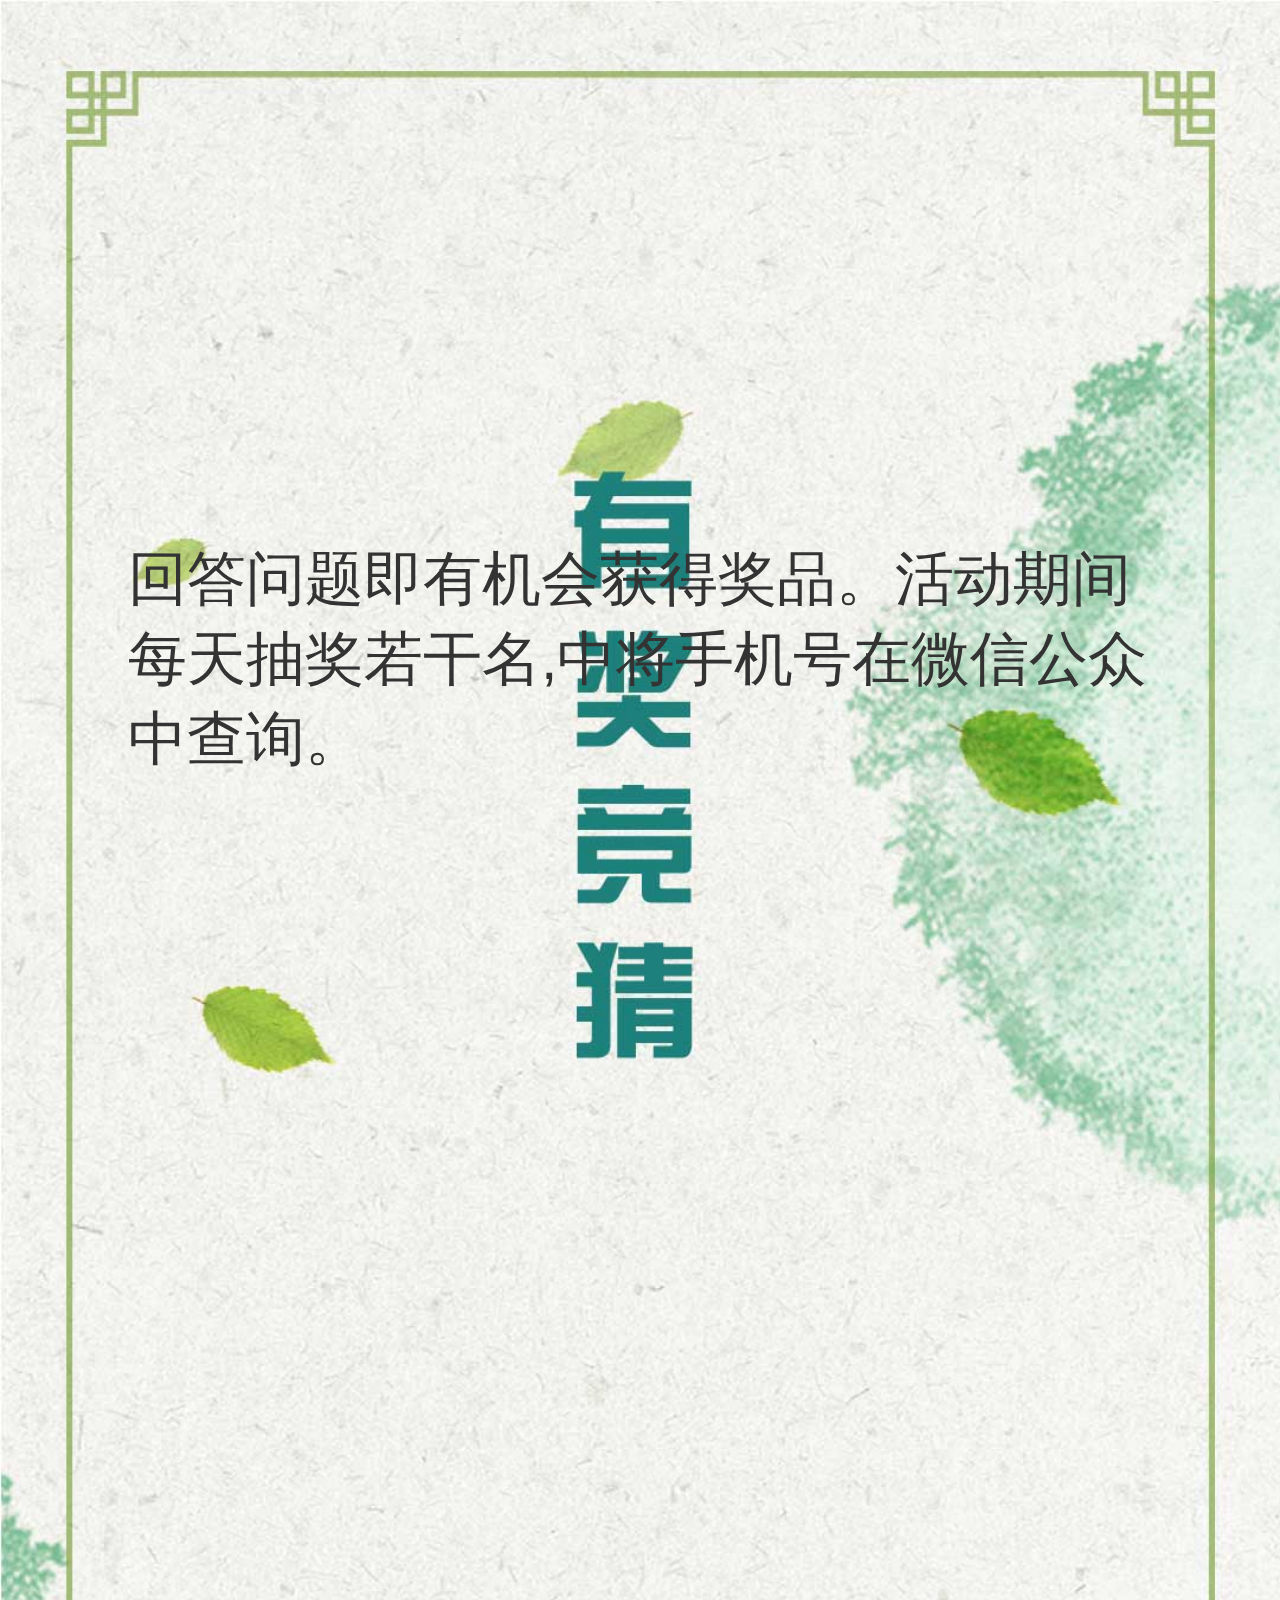
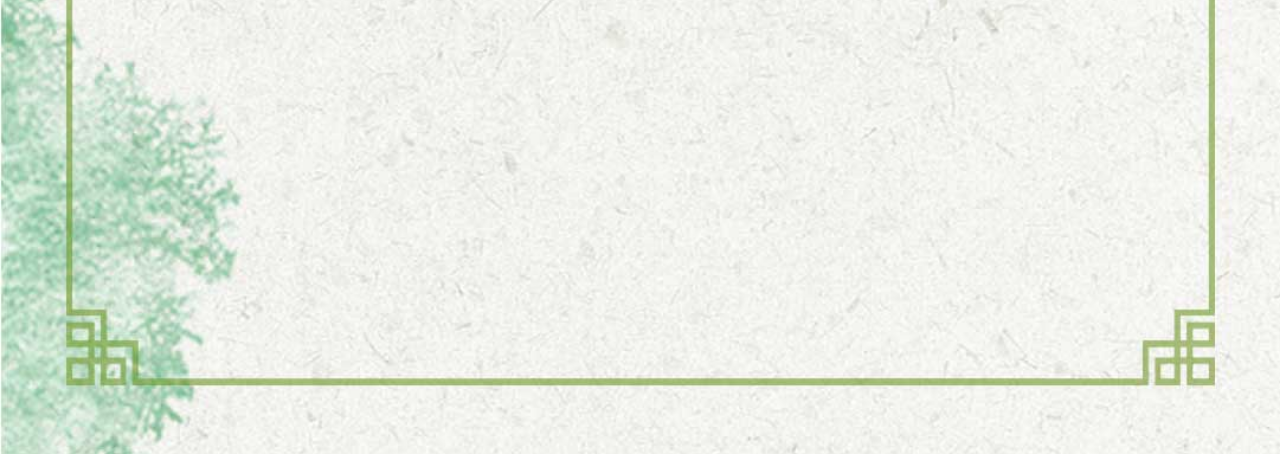
==== index.html @ 9678ab8c "六院活动有奖竞猜" ====
<!DOCTYPE html>
<html lang="en">
<head>
	<meta charset="UTF-8">
	<meta name='viewport' content='width=device-width, initial-scale=1.0, maximum-scale=1.0, user-scalable=0'>
	<meta name="applicable-device" content="mobile">
	<title>有奖竞猜</title>
	<link rel="stylesheet" href="css/style.css">
</head>
<body>
	<img src="img/bg.jpg" alt="" class="ground">
	<p class="info">回答问题即有机会获得奖品。活动期间每天抽奖若干名,中将手机号在微信公众中查询。</p>
</body>
<script type="text/javascript" src="js/jquery-3.1.1.min.js"></script>
<script type="text/javascript" src="js/answer.js"></script>
</html>
---- css/style.css ----
body,ul,ol,p,h1,h2,h3,h4,h5,dl,dd,form,input,textarea,
td,th,button,strong,em,select,video,canvas{margin:0;padding:0;}
li{list-style:none;}
table{ border-collapse:collapse;}
textarea{resize:none;overflow:auto;}
img{ border:none; vertical-align:middle;max-width: 100%;display: block;}
em{ font-style:normal;}
a{ text-decoration:none;}
input{outline: none;}
a, img {-webkit-touch-callout: none; }
html, body {-webkit-user-select: none;   user-select: none;}
body{font-family: "Helvetica Neue", Helvetica, "STHeiTi", sans-serif; overflow-x:hidden; overflow-y:auto;font-size: 0.14rem;}
html{font-size: 100px;}
.fl{float:left;}
.fr{float:right;}
.ground{
	width: 100%;
	height: 100%;
	position: relative;
}
.info{
	width: 80%;
	position: absolute;
	left: 50%;
	top: 60%;
	margin-left: -40%;
	color: #333;
	font-size: 0.18rem;
}
.list{
	width: 90%;
	margin: 0 auto;
}
.list .item{
	position: relative;
	width: 100%;
	margin: 0.45rem 0 0.3rem;
}
.list .item .tit{
	font-size: 0.18rem;
	color: #1E807B;
	width: 90%;
	margin-left: 10%;
}
.list .item .ye{
	display: block;
	width: 0.23rem;
	height: 0.23rem;
	line-height: 0.23rem;
	background: url(../img/ye.png) no-repeat;
	background-size: 70%;
	background-position: center;
	position: absolute;
	left: 0;
	top: 0;
	color: #fff;
	text-align: center;
}
.list .select li{
	margin: 0.2rem 0;
	position: relative;
	overflow: hidden;
}
.list .select li input{
	opacity: 0;
	position: absolute;
	left: 0.02rem;
	top: 0.02rem;
	z-index: 99;
}
.list .select li .rdo{
	display: inline-block;
	width: 0.2rem;
	height: 0.2rem;
	background: url(../img/radio.png) no-repeat;
	background-size: 100%;
	background-position: center;
	position: absolute;
	left: 0;
	top: 0;
	z-index: 9;
}
.list .select li .true:checked+i{
	background: url(../img/or.png) no-repeat;
	background-size: 100%;
	background-position: 0 0;
}
.list .select li .false:checked+i{
	background: url(../img/or.png) no-repeat;
	background-size: 100%;
	background-position: 0 -0.25rem;
}
.list .select li label{
	display: inline-block;
	width: 90%;
	color: #333;
	font-size: 0.16rem;
	float: right;
}
.face{
	width: 100%;
	position: absolute;
	bottom: 28%;
	left: 50%;
	margin-left: -50%;
	/*display: none;*/
}
.face .img{
	width: 0.6rem;
	height: 0.6rem;
	background: url(../img/face.png) no-repeat;
	background-size: 100%;
	/*background-position: 0 -52px;*/
	margin: 0 auto;
}
.face p{
	color: #009CE5;
	font-size: 0.18rem;
	text-align: center;
	margin-top: 0.1rem;
}
.num{
	text-align: center;
	color: #878787;
	font-size: 0.16rem;
	margin: 0.3rem 0 0.1rem;
	position: absolute;
	bottom: 18%;
	left: 50%;
	width: 0.6rem;
	margin-left: -0.3rem;
}
.button{
	display: block;
	width: 52%;
	height: 0.4rem;
	line-height: 0.4rem;
	text-align: center;
	background: url(../img/btn.png) no-repeat;
	background-size: 100%;
	background-position: 0 -0.45rem;
	border: 0;
	color: #fff;
	font-size: 0.18rem;
	position: absolute;
	bottom: 10%;
	left: 50%;
	margin-left: -26%;
}
/*/////////输入手机号///////////*/
.good{
	width: 30%;
	display: block;
	margin: 0.7rem auto;
}
.order{
	width: 75%;
	margin: 0 auto;
	color: #333;
	font-size: 0.16rem;
}
.phone{
	width: 75%;
	margin: 0.5rem auto 0.7rem;
}
.phone span{
	color: #1E807B;
	font-size: 0.16rem;
}
.phone input{
	width: 75%;
	height: 0.25rem;
	border: 1px solid #ccc;
	border-width: 0 0 1px 0;
	text-indent: 0.2rem;
	background-color: #fff;
	color: #333;
	font-size: 0.16rem;
}
.submit{
	width: 52%;
	height: 0.4rem;
	line-height: 0.4rem;
	display: block;
	margin: 0 auto;
	background: url(../img/btn.png) no-repeat;
	background-size: 100%;
	background-position: 0 -0.45rem;
	text-align: center;
	color: #ccc;
	font-size: 0.18rem;
	border: 0;
}
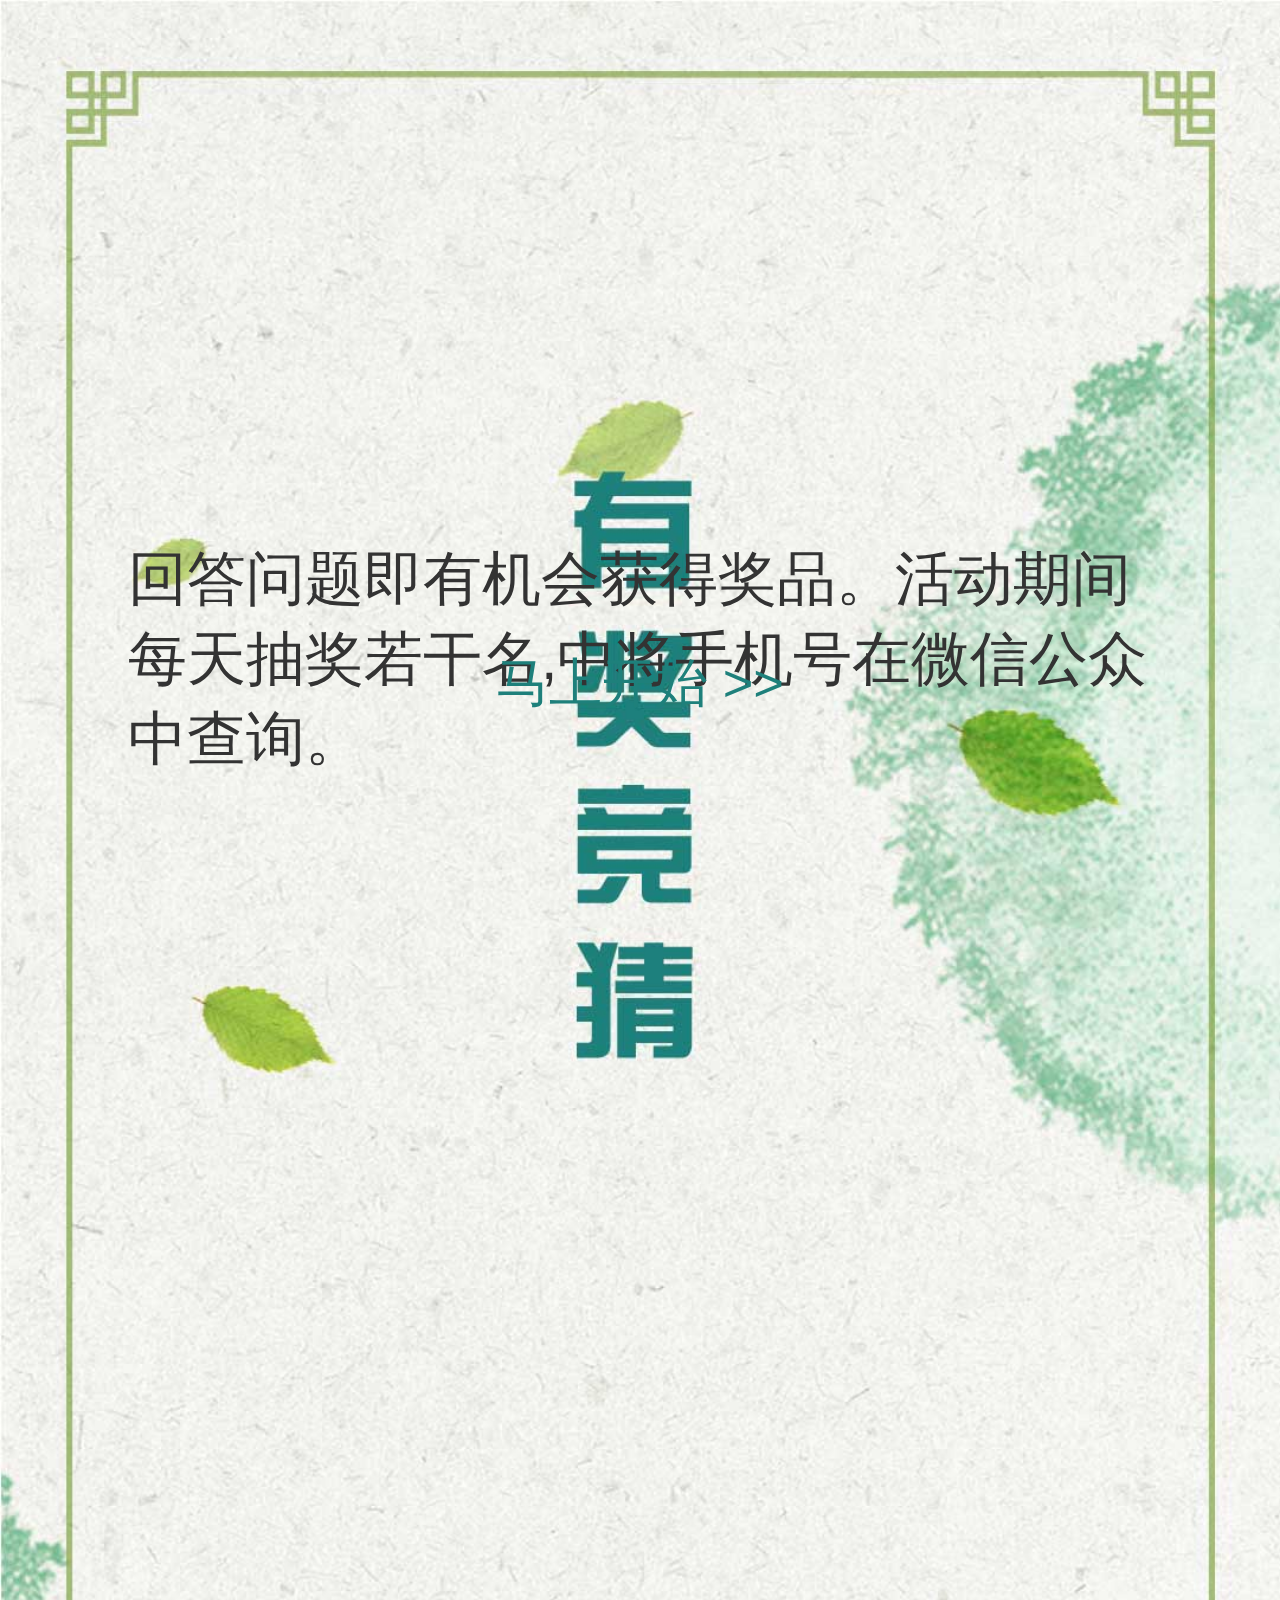
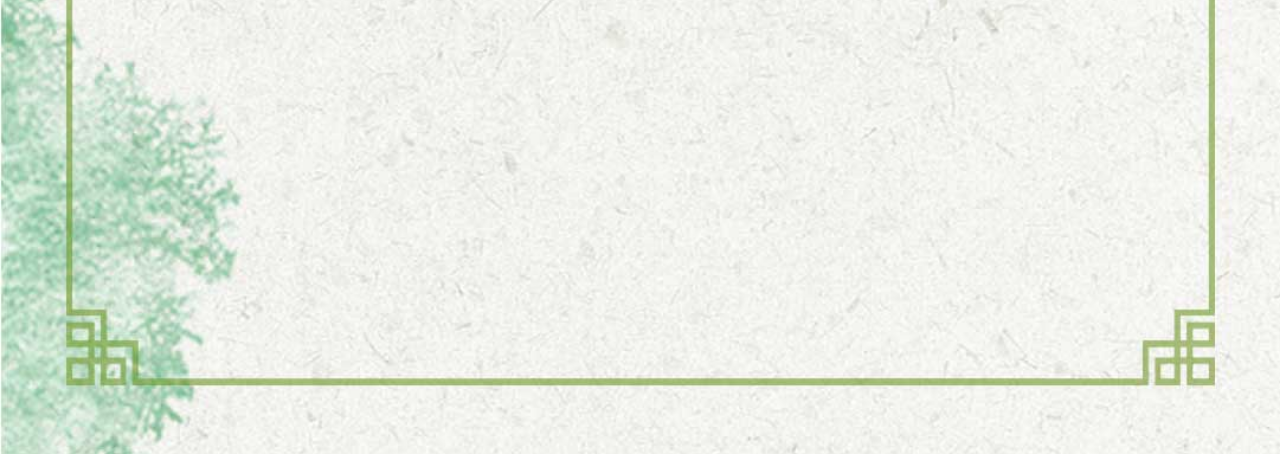
==== commit c7d1cf3c: "Update index.html" ====
--- a/index.html
+++ b/index.html
@@ -10,7 +10,8 @@
 <body>
 	<img src="img/bg.jpg" alt="" class="ground">
 	<p class="info">回答问题即有机会获得奖品。活动期间每天抽奖若干名,中将手机号在微信公众中查询。</p>
+	<a href="answer.html" class="begin">马上开始 >></a>
 </body>
 <script type="text/javascript" src="js/jquery-3.1.1.min.js"></script>
 <script type="text/javascript" src="js/answer.js"></script>
-</html>+</html>
--- a/css/style.css
+++ b/css/style.css
@@ -13,10 +13,23 @@
 html{font-size: 100px;}
 .fl{float:left;}
 .fr{float:right;}
+strong{
+	color: #E30012;
+}
+.begin{
+	color: #1E807B;
+	font-size: 0.16rem;
+	display: block;
+	width: 100%;
+	text-align: center;
+	position: absolute;
+	left: 50%;
+	bottom: 20%;
+	margin-left: -50%;
+}
 .ground{
 	width: 100%;
 	height: 100%;
-	position: relative;
 }
 .info{
 	width: 80%;
@@ -97,41 +110,38 @@
 	font-size: 0.16rem;
 	float: right;
 }
-.face{
-	width: 100%;
-	position: absolute;
-	bottom: 28%;
+.nextOne{
+	width: 100%;
+	position: absolute;
+	top: 65%;
 	left: 50%;
 	margin-left: -50%;
-	/*display: none;*/
-}
-.face .img{
+}
+.nextOne .face{
+	visibility: hidden;
+}
+.nextOne .face .img{
 	width: 0.6rem;
 	height: 0.6rem;
 	background: url(../img/face.png) no-repeat;
 	background-size: 100%;
-	/*background-position: 0 -52px;*/
-	margin: 0 auto;
-}
-.face p{
+	margin: 0 auto;
+}
+.nextOne .face p{
 	color: #009CE5;
 	font-size: 0.18rem;
 	text-align: center;
 	margin-top: 0.1rem;
 }
-.num{
+.nextOne .num{
 	text-align: center;
 	color: #878787;
 	font-size: 0.16rem;
-	margin: 0.3rem 0 0.1rem;
-	position: absolute;
-	bottom: 18%;
-	left: 50%;
-	width: 0.6rem;
-	margin-left: -0.3rem;
-}
-.button{
-	display: block;
+	margin: 0.3rem auto 0.1rem;
+}
+.nextOne .button{
+	display: block;
+	margin: 0 auto;
 	width: 52%;
 	height: 0.4rem;
 	line-height: 0.4rem;
@@ -142,10 +152,6 @@
 	border: 0;
 	color: #fff;
 	font-size: 0.18rem;
-	position: absolute;
-	bottom: 10%;
-	left: 50%;
-	margin-left: -26%;
 }
 /*/////////输入手机号///////////*/
 .good{
@@ -191,3 +197,6 @@
 	font-size: 0.18rem;
 	border: 0;
 }
+.wrap .hide{
+	display: none;
+}
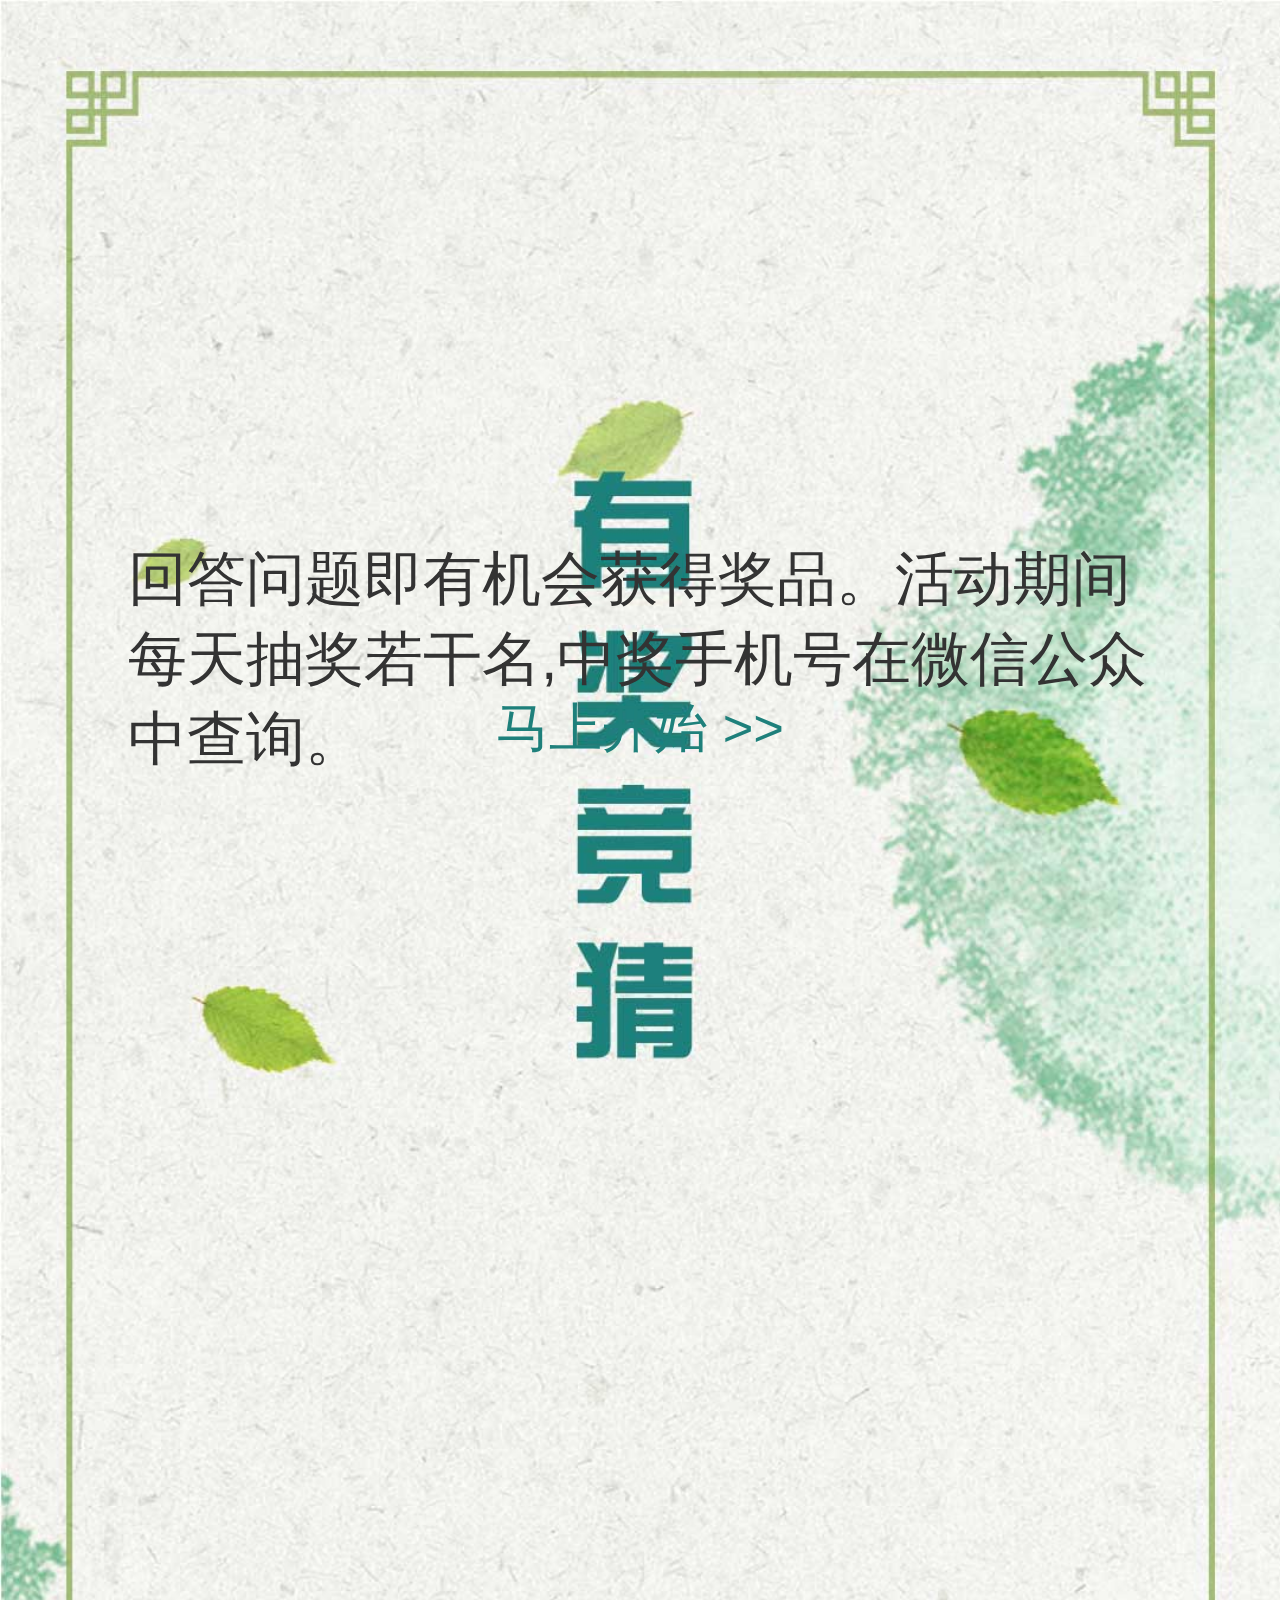
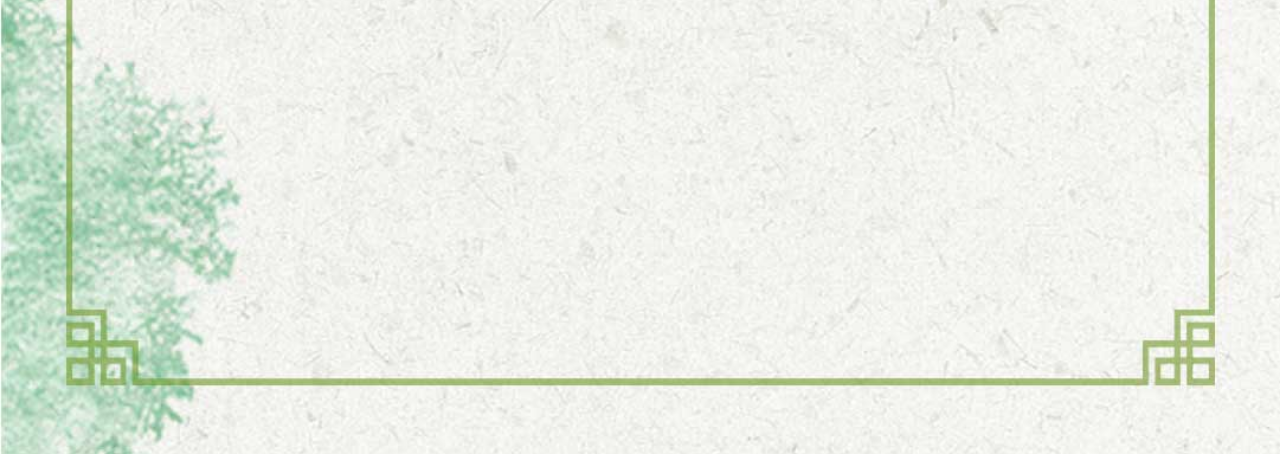
==== commit 9ad52161: "Update index.html" ====
--- a/index.html
+++ b/index.html
@@ -9,7 +9,7 @@
 </head>
 <body>
 	<img src="img/bg.jpg" alt="" class="ground">
-	<p class="info">回答问题即有机会获得奖品。活动期间每天抽奖若干名,中将手机号在微信公众中查询。</p>
+	<p class="info">回答问题即有机会获得奖品。活动期间每天抽奖若干名,中奖手机号在微信公众中查询。</p>
 	<a href="answer.html" class="begin">马上开始 >></a>
 </body>
 <script type="text/javascript" src="js/jquery-3.1.1.min.js"></script>
--- a/css/style.css
+++ b/css/style.css
@@ -6,7 +6,7 @@
 img{ border:none; vertical-align:middle;max-width: 100%;display: block;}
 em{ font-style:normal;}
 a{ text-decoration:none;}
-input{outline: none;}
+input{outline: none;-webkit-tap-highlight-color:rgba(255,255,255,0);}
 a, img {-webkit-touch-callout: none; }
 html, body {-webkit-user-select: none;   user-select: none;}
 body{font-family: "Helvetica Neue", Helvetica, "STHeiTi", sans-serif; overflow-x:hidden; overflow-y:auto;font-size: 0.14rem;}
@@ -24,8 +24,9 @@
 	text-align: center;
 	position: absolute;
 	left: 50%;
-	bottom: 20%;
+	bottom: 15%;
 	margin-left: -50%;
+	-webkit-tap-highlight-color:rgba(255,255,255,0);
 }
 .ground{
 	width: 100%;
@@ -86,7 +87,7 @@
 	width: 0.2rem;
 	height: 0.2rem;
 	background: url(../img/radio.png) no-repeat;
-	background-size: 100%;
+	background-size: cover;
 	background-position: center;
 	position: absolute;
 	left: 0;
@@ -95,13 +96,13 @@
 }
 .list .select li .true:checked+i{
 	background: url(../img/or.png) no-repeat;
-	background-size: 100%;
+	background-size: cover;
 	background-position: 0 0;
 }
 .list .select li .false:checked+i{
 	background: url(../img/or.png) no-repeat;
-	background-size: 100%;
-	background-position: 0 -0.25rem;
+	background-size: cover;
+	background-position: 0 -0.24rem;
 }
 .list .select li label{
 	display: inline-block;
@@ -113,7 +114,7 @@
 .nextOne{
 	width: 100%;
 	position: absolute;
-	top: 65%;
+	top: 62%;
 	left: 50%;
 	margin-left: -50%;
 }
@@ -128,10 +129,16 @@
 	margin: 0 auto;
 }
 .nextOne .face p{
+	font-size: 0.18rem;
+	text-align: center;
+	margin-top: 0.1rem;
+	height: 0.22rem;
+}
+.blu{
 	color: #009CE5;
-	font-size: 0.18rem;
-	text-align: center;
-	margin-top: 0.1rem;
+}
+.bla{
+	color: #333;
 }
 .nextOne .num{
 	text-align: center;
